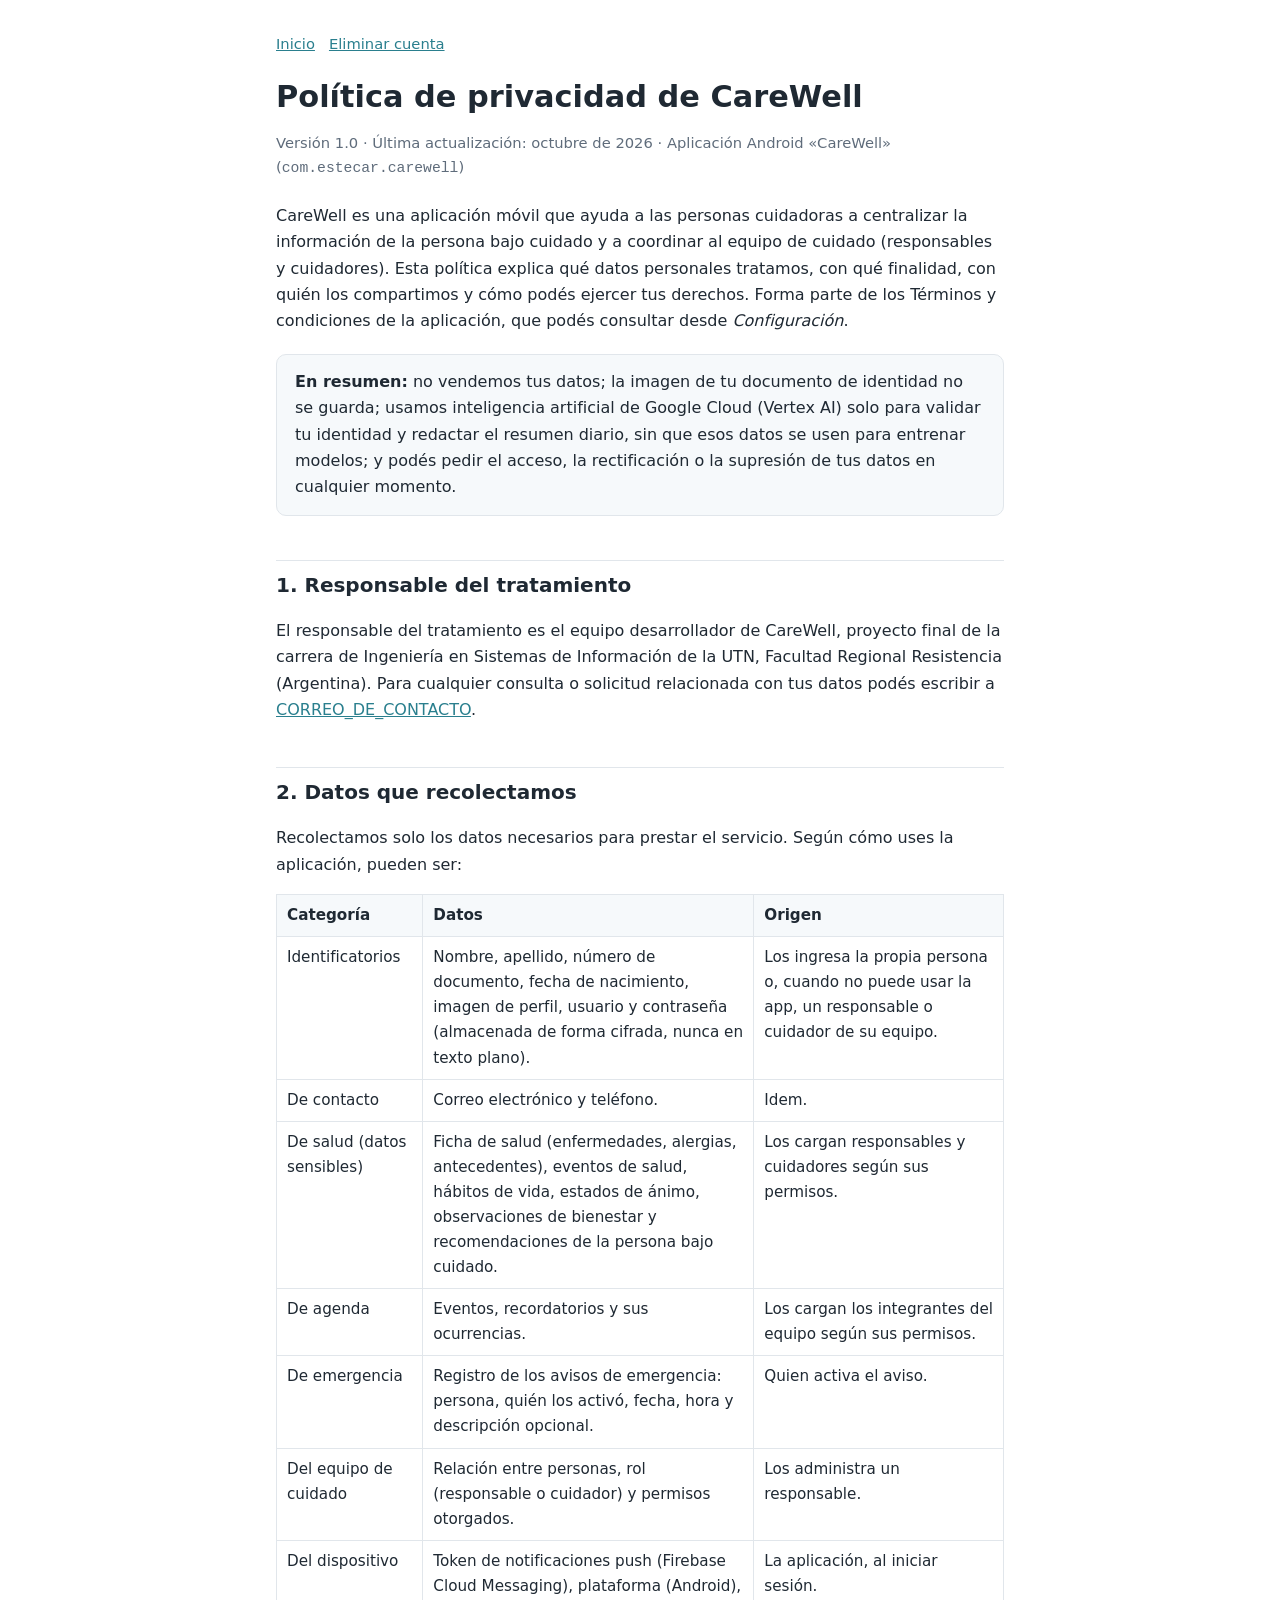
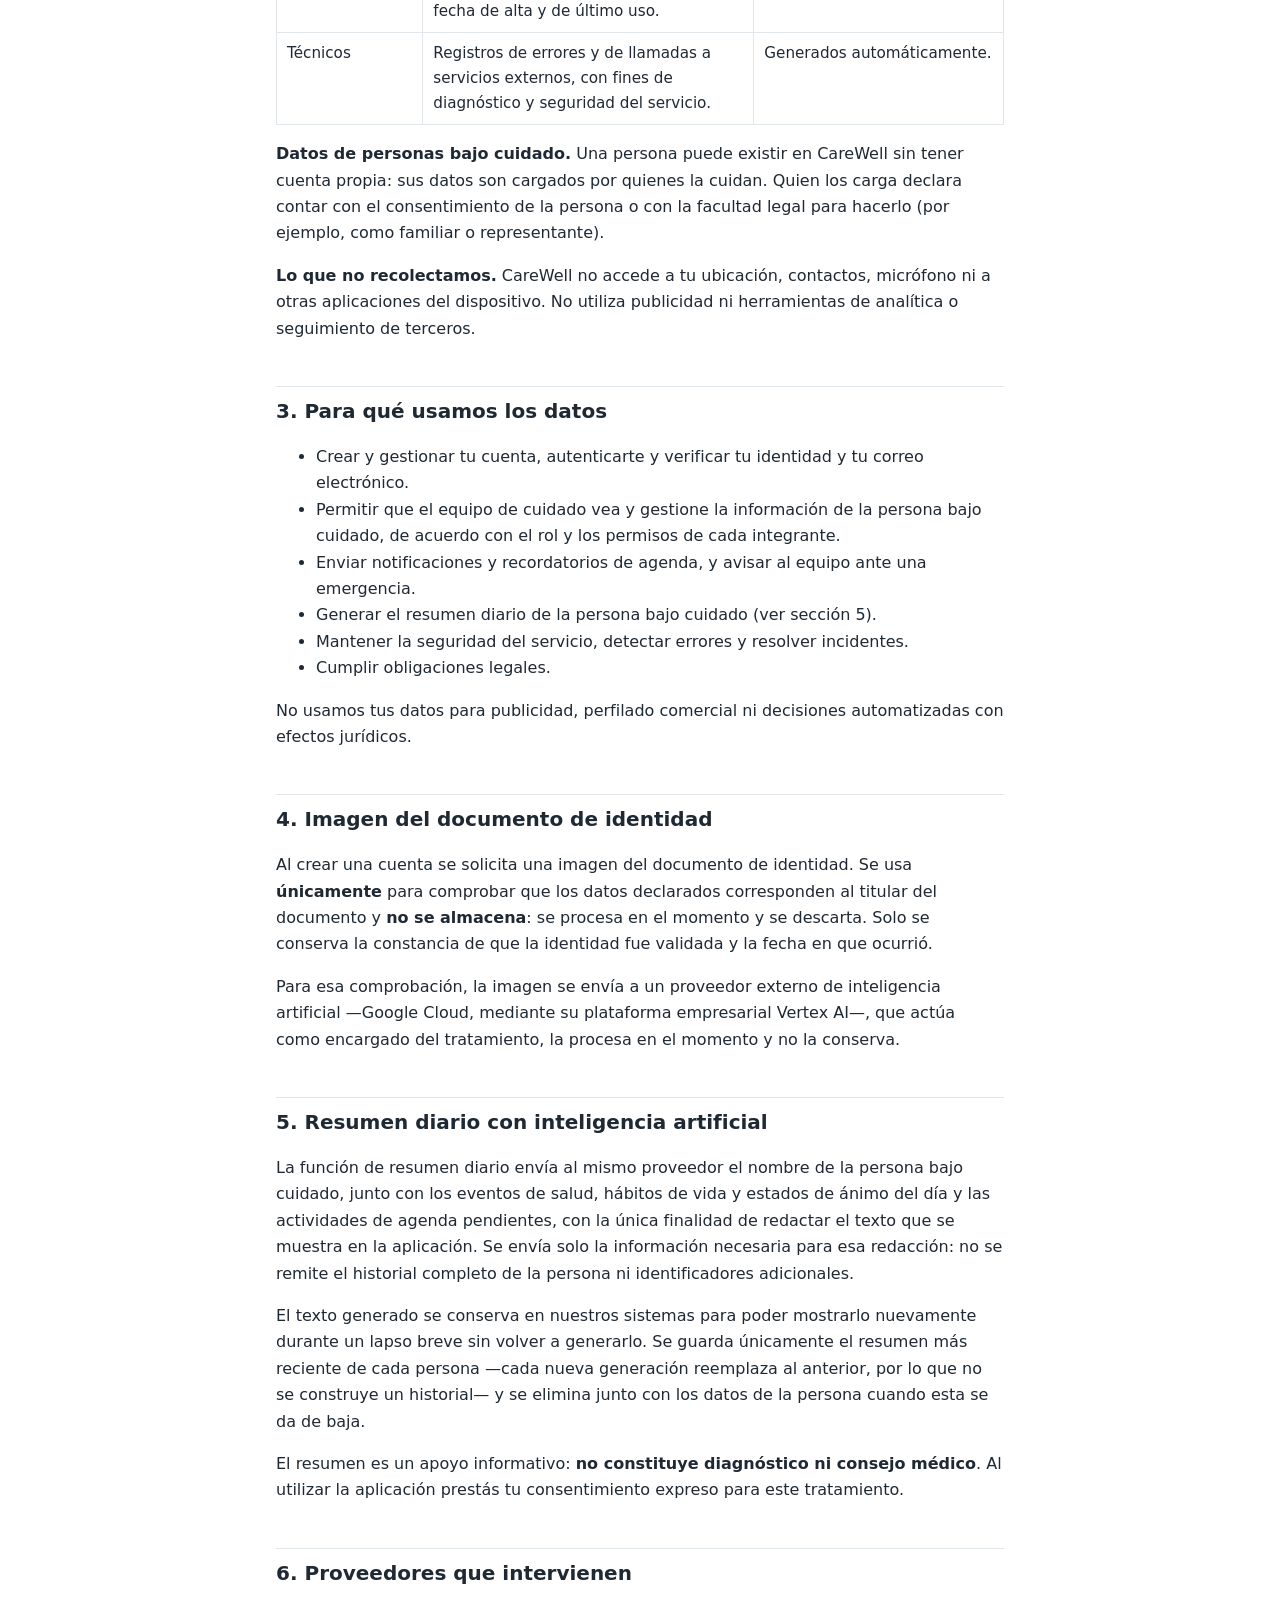
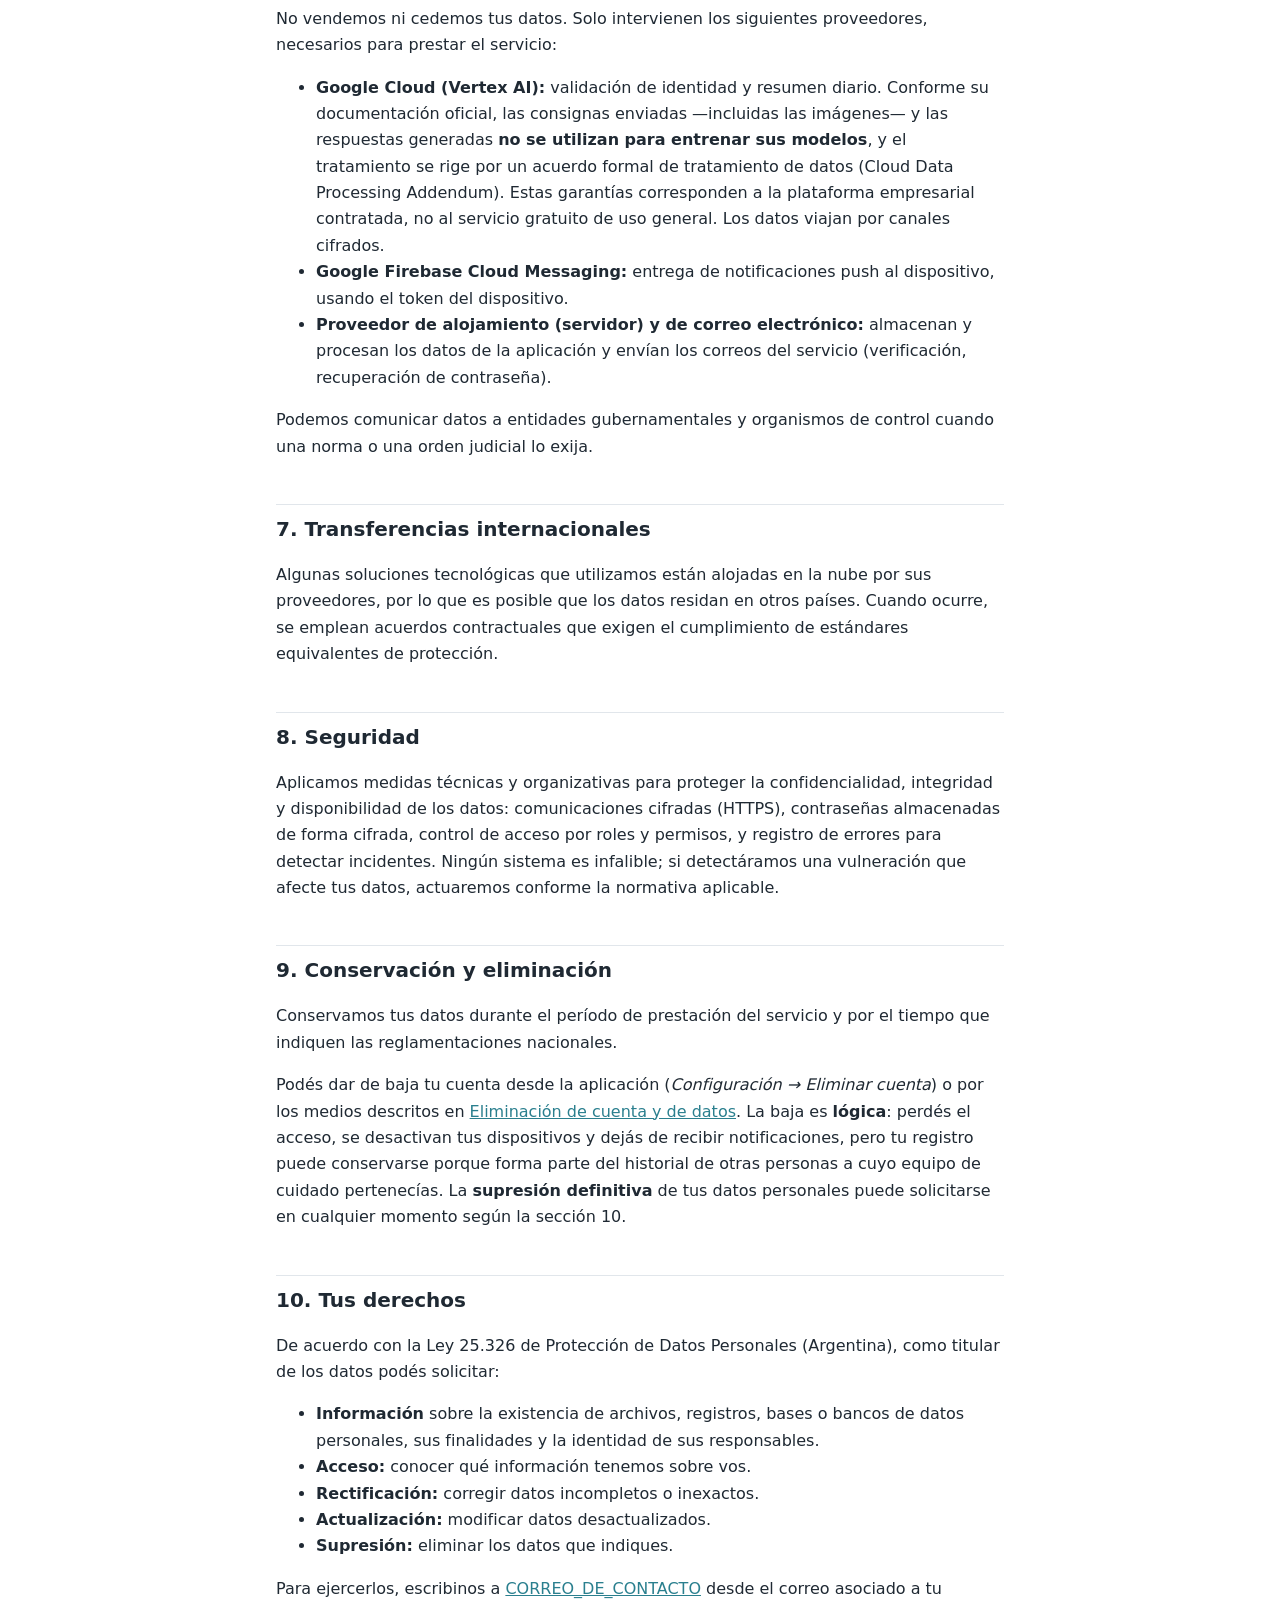
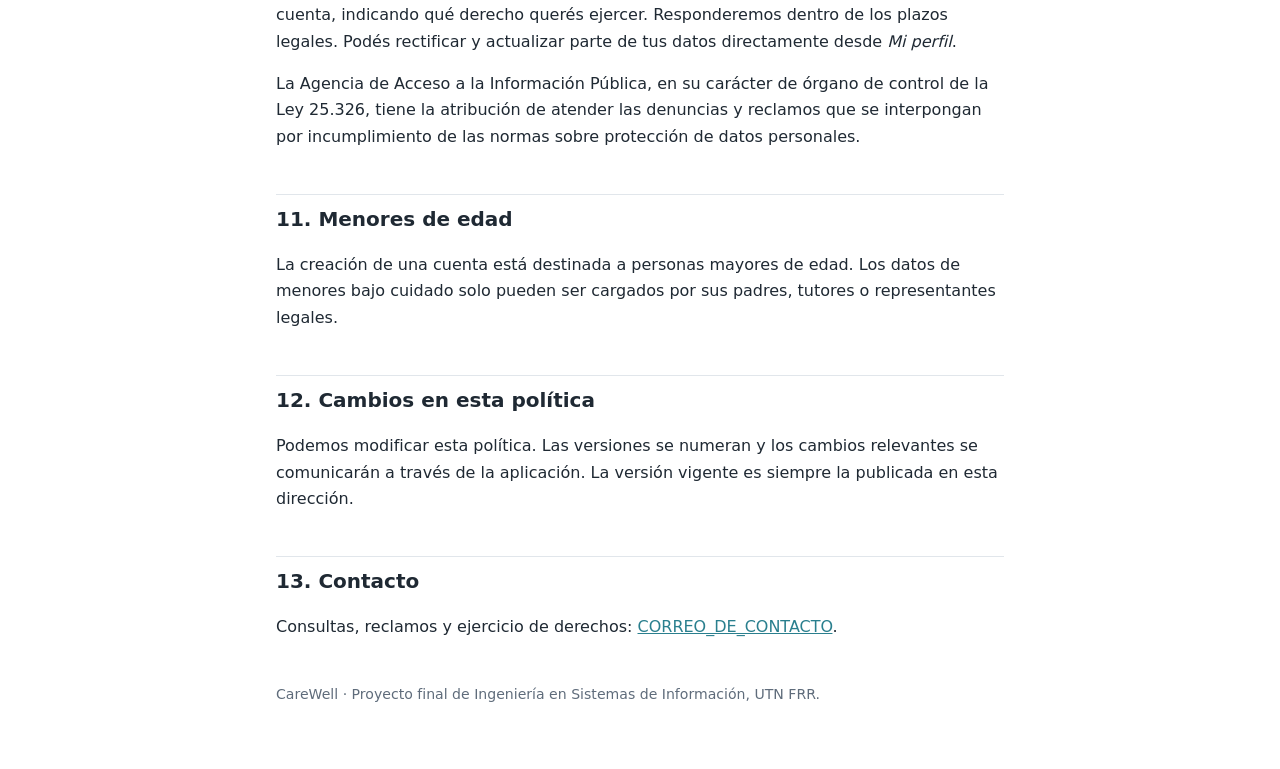
==== privacidad.html @ 145cd082 "feat: política de privacidad y eliminación de cuenta de CareWell Co-Authored-By: Claude Sonnet 5.5 <" ====
<!doctype html>
<html lang="es">
<head>
<meta charset="utf-8">
<meta name="viewport" content="width=device-width, initial-scale=1">
<title>Política de privacidad — CareWell</title>
<meta name="description" content="Política de privacidad de la aplicación CareWell: qué datos recolectamos, para qué los usamos, con quién se comparten y cómo ejercer tus derechos.">
<link rel="stylesheet" href="style.css">
</head>
<body>
<main>
  <nav class="top"><a href="index.html">Inicio</a><a href="eliminar-cuenta.html">Eliminar cuenta</a></nav>

  <h1>Política de privacidad de CareWell</h1>
  <p class="meta">Versión 1.0 · Última actualización: octubre de 2026 · Aplicación Android «CareWell» (<code>com.estecar.carewell</code>)</p>

  <p>CareWell es una aplicación móvil que ayuda a las personas cuidadoras a centralizar la información de la persona bajo cuidado y a coordinar al equipo de cuidado (responsables y cuidadores). Esta política explica qué datos personales tratamos, con qué finalidad, con quién los compartimos y cómo podés ejercer tus derechos. Forma parte de los Términos y condiciones de la aplicación, que podés consultar desde <em>Configuración</em>.</p>

  <div class="card">
    <strong>En resumen:</strong> no vendemos tus datos; la imagen de tu documento de identidad no se guarda; usamos inteligencia artificial de Google Cloud (Vertex AI) solo para validar tu identidad y redactar el resumen diario, sin que esos datos se usen para entrenar modelos; y podés pedir el acceso, la rectificación o la supresión de tus datos en cualquier momento.
  </div>

  <h2>1. Responsable del tratamiento</h2>
  <p>El responsable del tratamiento es el equipo desarrollador de CareWell, proyecto final de la carrera de Ingeniería en Sistemas de Información de la UTN, Facultad Regional Resistencia (Argentina). Para cualquier consulta o solicitud relacionada con tus datos podés escribir a <a href="mailto:CORREO_DE_CONTACTO">CORREO_DE_CONTACTO</a>.</p>

  <h2>2. Datos que recolectamos</h2>
  <p>Recolectamos solo los datos necesarios para prestar el servicio. Según cómo uses la aplicación, pueden ser:</p>
  <table>
    <thead><tr><th>Categoría</th><th>Datos</th><th>Origen</th></tr></thead>
    <tbody>
      <tr><td>Identificatorios</td><td>Nombre, apellido, número de documento, fecha de nacimiento, imagen de perfil, usuario y contraseña (almacenada de forma cifrada, nunca en texto plano).</td><td>Los ingresa la propia persona o, cuando no puede usar la app, un responsable o cuidador de su equipo.</td></tr>
      <tr><td>De contacto</td><td>Correo electrónico y teléfono.</td><td>Idem.</td></tr>
      <tr><td>De salud (datos sensibles)</td><td>Ficha de salud (enfermedades, alergias, antecedentes), eventos de salud, hábitos de vida, estados de ánimo, observaciones de bienestar y recomendaciones de la persona bajo cuidado.</td><td>Los cargan responsables y cuidadores según sus permisos.</td></tr>
      <tr><td>De agenda</td><td>Eventos, recordatorios y sus ocurrencias.</td><td>Los cargan los integrantes del equipo según sus permisos.</td></tr>
      <tr><td>De emergencia</td><td>Registro de los avisos de emergencia: persona, quién los activó, fecha, hora y descripción opcional.</td><td>Quien activa el aviso.</td></tr>
      <tr><td>Del equipo de cuidado</td><td>Relación entre personas, rol (responsable o cuidador) y permisos otorgados.</td><td>Los administra un responsable.</td></tr>
      <tr><td>Del dispositivo</td><td>Token de notificaciones push (Firebase Cloud Messaging), plataforma (Android), fecha de alta y de último uso.</td><td>La aplicación, al iniciar sesión.</td></tr>
      <tr><td>Técnicos</td><td>Registros de errores y de llamadas a servicios externos, con fines de diagnóstico y seguridad del servicio.</td><td>Generados automáticamente.</td></tr>
    </tbody>
  </table>
  <p><strong>Datos de personas bajo cuidado.</strong> Una persona puede existir en CareWell sin tener cuenta propia: sus datos son cargados por quienes la cuidan. Quien los carga declara contar con el consentimiento de la persona o con la facultad legal para hacerlo (por ejemplo, como familiar o representante).</p>
  <p><strong>Lo que no recolectamos.</strong> CareWell no accede a tu ubicación, contactos, micrófono ni a otras aplicaciones del dispositivo. No utiliza publicidad ni herramientas de analítica o seguimiento de terceros.</p>

  <h2>3. Para qué usamos los datos</h2>
  <ul>
    <li>Crear y gestionar tu cuenta, autenticarte y verificar tu identidad y tu correo electrónico.</li>
    <li>Permitir que el equipo de cuidado vea y gestione la información de la persona bajo cuidado, de acuerdo con el rol y los permisos de cada integrante.</li>
    <li>Enviar notificaciones y recordatorios de agenda, y avisar al equipo ante una emergencia.</li>
    <li>Generar el resumen diario de la persona bajo cuidado (ver sección 5).</li>
    <li>Mantener la seguridad del servicio, detectar errores y resolver incidentes.</li>
    <li>Cumplir obligaciones legales.</li>
  </ul>
  <p>No usamos tus datos para publicidad, perfilado comercial ni decisiones automatizadas con efectos jurídicos.</p>

  <h2>4. Imagen del documento de identidad</h2>
  <p>Al crear una cuenta se solicita una imagen del documento de identidad. Se usa <strong>únicamente</strong> para comprobar que los datos declarados corresponden al titular del documento y <strong>no se almacena</strong>: se procesa en el momento y se descarta. Solo se conserva la constancia de que la identidad fue validada y la fecha en que ocurrió.</p>
  <p>Para esa comprobación, la imagen se envía a un proveedor externo de inteligencia artificial —Google Cloud, mediante su plataforma empresarial Vertex AI—, que actúa como encargado del tratamiento, la procesa en el momento y no la conserva.</p>

  <h2>5. Resumen diario con inteligencia artificial</h2>
  <p>La función de resumen diario envía al mismo proveedor el nombre de la persona bajo cuidado, junto con los eventos de salud, hábitos de vida y estados de ánimo del día y las actividades de agenda pendientes, con la única finalidad de redactar el texto que se muestra en la aplicación. Se envía solo la información necesaria para esa redacción: no se remite el historial completo de la persona ni identificadores adicionales.</p>
  <p>El texto generado se conserva en nuestros sistemas para poder mostrarlo nuevamente durante un lapso breve sin volver a generarlo. Se guarda únicamente el resumen más reciente de cada persona —cada nueva generación reemplaza al anterior, por lo que no se construye un historial— y se elimina junto con los datos de la persona cuando esta se da de baja.</p>
  <p>El resumen es un apoyo informativo: <strong>no constituye diagnóstico ni consejo médico</strong>. Al utilizar la aplicación prestás tu consentimiento expreso para este tratamiento.</p>

  <h2>6. Proveedores que intervienen</h2>
  <p>No vendemos ni cedemos tus datos. Solo intervienen los siguientes proveedores, necesarios para prestar el servicio:</p>
  <ul>
    <li><strong>Google Cloud (Vertex AI):</strong> validación de identidad y resumen diario. Conforme su documentación oficial, las consignas enviadas —incluidas las imágenes— y las respuestas generadas <strong>no se utilizan para entrenar sus modelos</strong>, y el tratamiento se rige por un acuerdo formal de tratamiento de datos (Cloud Data Processing Addendum). Estas garantías corresponden a la plataforma empresarial contratada, no al servicio gratuito de uso general. Los datos viajan por canales cifrados.</li>
    <li><strong>Google Firebase Cloud Messaging:</strong> entrega de notificaciones push al dispositivo, usando el token del dispositivo.</li>
    <li><strong>Proveedor de alojamiento (servidor) y de correo electrónico:</strong> almacenan y procesan los datos de la aplicación y envían los correos del servicio (verificación, recuperación de contraseña).</li>
  </ul>
  <p>Podemos comunicar datos a entidades gubernamentales y organismos de control cuando una norma o una orden judicial lo exija.</p>

  <h2>7. Transferencias internacionales</h2>
  <p>Algunas soluciones tecnológicas que utilizamos están alojadas en la nube por sus proveedores, por lo que es posible que los datos residan en otros países. Cuando ocurre, se emplean acuerdos contractuales que exigen el cumplimiento de estándares equivalentes de protección.</p>

  <h2>8. Seguridad</h2>
  <p>Aplicamos medidas técnicas y organizativas para proteger la confidencialidad, integridad y disponibilidad de los datos: comunicaciones cifradas (HTTPS), contraseñas almacenadas de forma cifrada, control de acceso por roles y permisos, y registro de errores para detectar incidentes. Ningún sistema es infalible; si detectáramos una vulneración que afecte tus datos, actuaremos conforme la normativa aplicable.</p>

  <h2>9. Conservación y eliminación</h2>
  <p>Conservamos tus datos durante el período de prestación del servicio y por el tiempo que indiquen las reglamentaciones nacionales.</p>
  <p>Podés dar de baja tu cuenta desde la aplicación (<em>Configuración → Eliminar cuenta</em>) o por los medios descritos en <a href="eliminar-cuenta.html">Eliminación de cuenta y de datos</a>. La baja es <strong>lógica</strong>: perdés el acceso, se desactivan tus dispositivos y dejás de recibir notificaciones, pero tu registro puede conservarse porque forma parte del historial de otras personas a cuyo equipo de cuidado pertenecías. La <strong>supresión definitiva</strong> de tus datos personales puede solicitarse en cualquier momento según la sección 10.</p>

  <h2>10. Tus derechos</h2>
  <p>De acuerdo con la Ley 25.326 de Protección de Datos Personales (Argentina), como titular de los datos podés solicitar:</p>
  <ul>
    <li><strong>Información</strong> sobre la existencia de archivos, registros, bases o bancos de datos personales, sus finalidades y la identidad de sus responsables.</li>
    <li><strong>Acceso:</strong> conocer qué información tenemos sobre vos.</li>
    <li><strong>Rectificación:</strong> corregir datos incompletos o inexactos.</li>
    <li><strong>Actualización:</strong> modificar datos desactualizados.</li>
    <li><strong>Supresión:</strong> eliminar los datos que indiques.</li>
  </ul>
  <p>Para ejercerlos, escribinos a <a href="mailto:CORREO_DE_CONTACTO">CORREO_DE_CONTACTO</a> desde el correo asociado a tu cuenta, indicando qué derecho querés ejercer. Responderemos dentro de los plazos legales. Podés rectificar y actualizar parte de tus datos directamente desde <em>Mi perfil</em>.</p>
  <p>La Agencia de Acceso a la Información Pública, en su carácter de órgano de control de la Ley 25.326, tiene la atribución de atender las denuncias y reclamos que se interpongan por incumplimiento de las normas sobre protección de datos personales.</p>

  <h2>11. Menores de edad</h2>
  <p>La creación de una cuenta está destinada a personas mayores de edad. Los datos de menores bajo cuidado solo pueden ser cargados por sus padres, tutores o representantes legales.</p>

  <h2>12. Cambios en esta política</h2>
  <p>Podemos modificar esta política. Las versiones se numeran y los cambios relevantes se comunicarán a través de la aplicación. La versión vigente es siempre la publicada en esta dirección.</p>

  <h2>13. Contacto</h2>
  <p>Consultas, reclamos y ejercicio de derechos: <a href="mailto:CORREO_DE_CONTACTO">CORREO_DE_CONTACTO</a>.</p>

  <footer>CareWell · Proyecto final de Ingeniería en Sistemas de Información, UTN FRR.</footer>
</main>
</body>
</html>
---- style.css ----
:root {
  --bg: #ffffff;
  --fg: #1f2933;
  --muted: #5f6c7b;
  --accent: #2a7f8e;
  --border: #e1e6eb;
  --card: #f6f9fb;
}
@media (prefers-color-scheme: dark) {
  :root {
    --bg: #14181c;
    --fg: #e6ebf0;
    --muted: #9aa7b4;
    --accent: #5fc0d0;
    --border: #2b333b;
    --card: #1c2228;
  }
}
* { box-sizing: border-box; }
body {
  margin: 0;
  background: var(--bg);
  color: var(--fg);
  font: 16px/1.65 system-ui, -apple-system, "Segoe UI", Roboto, sans-serif;
}
main { max-width: 760px; margin: 0 auto; padding: 32px 16px 64px; }
h1 { font-size: 1.9rem; line-height: 1.25; margin: 0 0 4px; }
h2 { font-size: 1.25rem; margin: 2.2em 0 .5em; padding-top: .4em; border-top: 1px solid var(--border); }
h3 { font-size: 1.05rem; margin: 1.4em 0 .3em; }
a { color: var(--accent); }
.meta { color: var(--muted); font-size: .92rem; margin-bottom: 1.5em; }
.card { background: var(--card); border: 1px solid var(--border); border-radius: 10px; padding: 14px 18px; margin: 1.2em 0; }
table { border-collapse: collapse; width: 100%; margin: 1em 0; font-size: .95rem; }
th, td { border: 1px solid var(--border); padding: 8px 10px; text-align: left; vertical-align: top; }
th { background: var(--card); }
@media (max-width: 560px) { table { display: block; overflow-x: auto; } }
nav.top { font-size: .92rem; margin-bottom: 1.5em; }
nav.top a { margin-right: 14px; }
footer { margin-top: 3em; color: var(--muted); font-size: .88rem; }
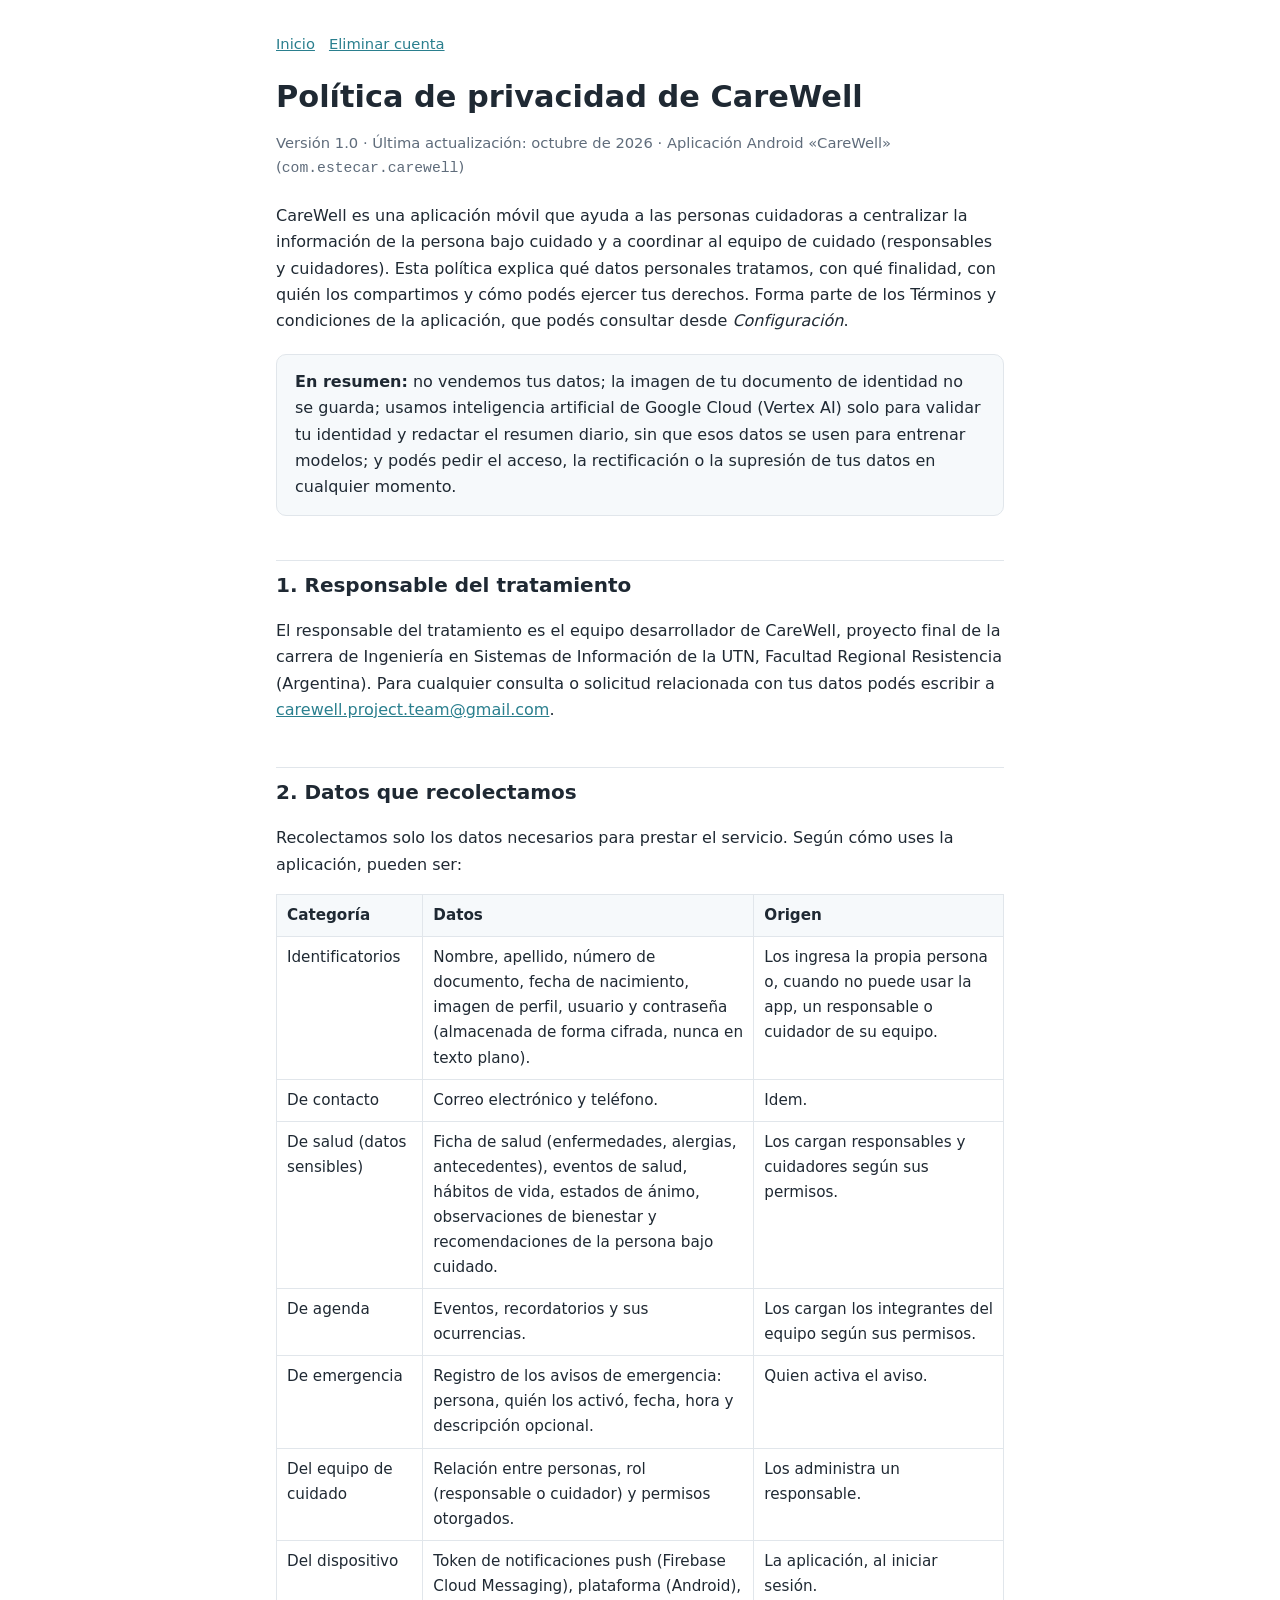
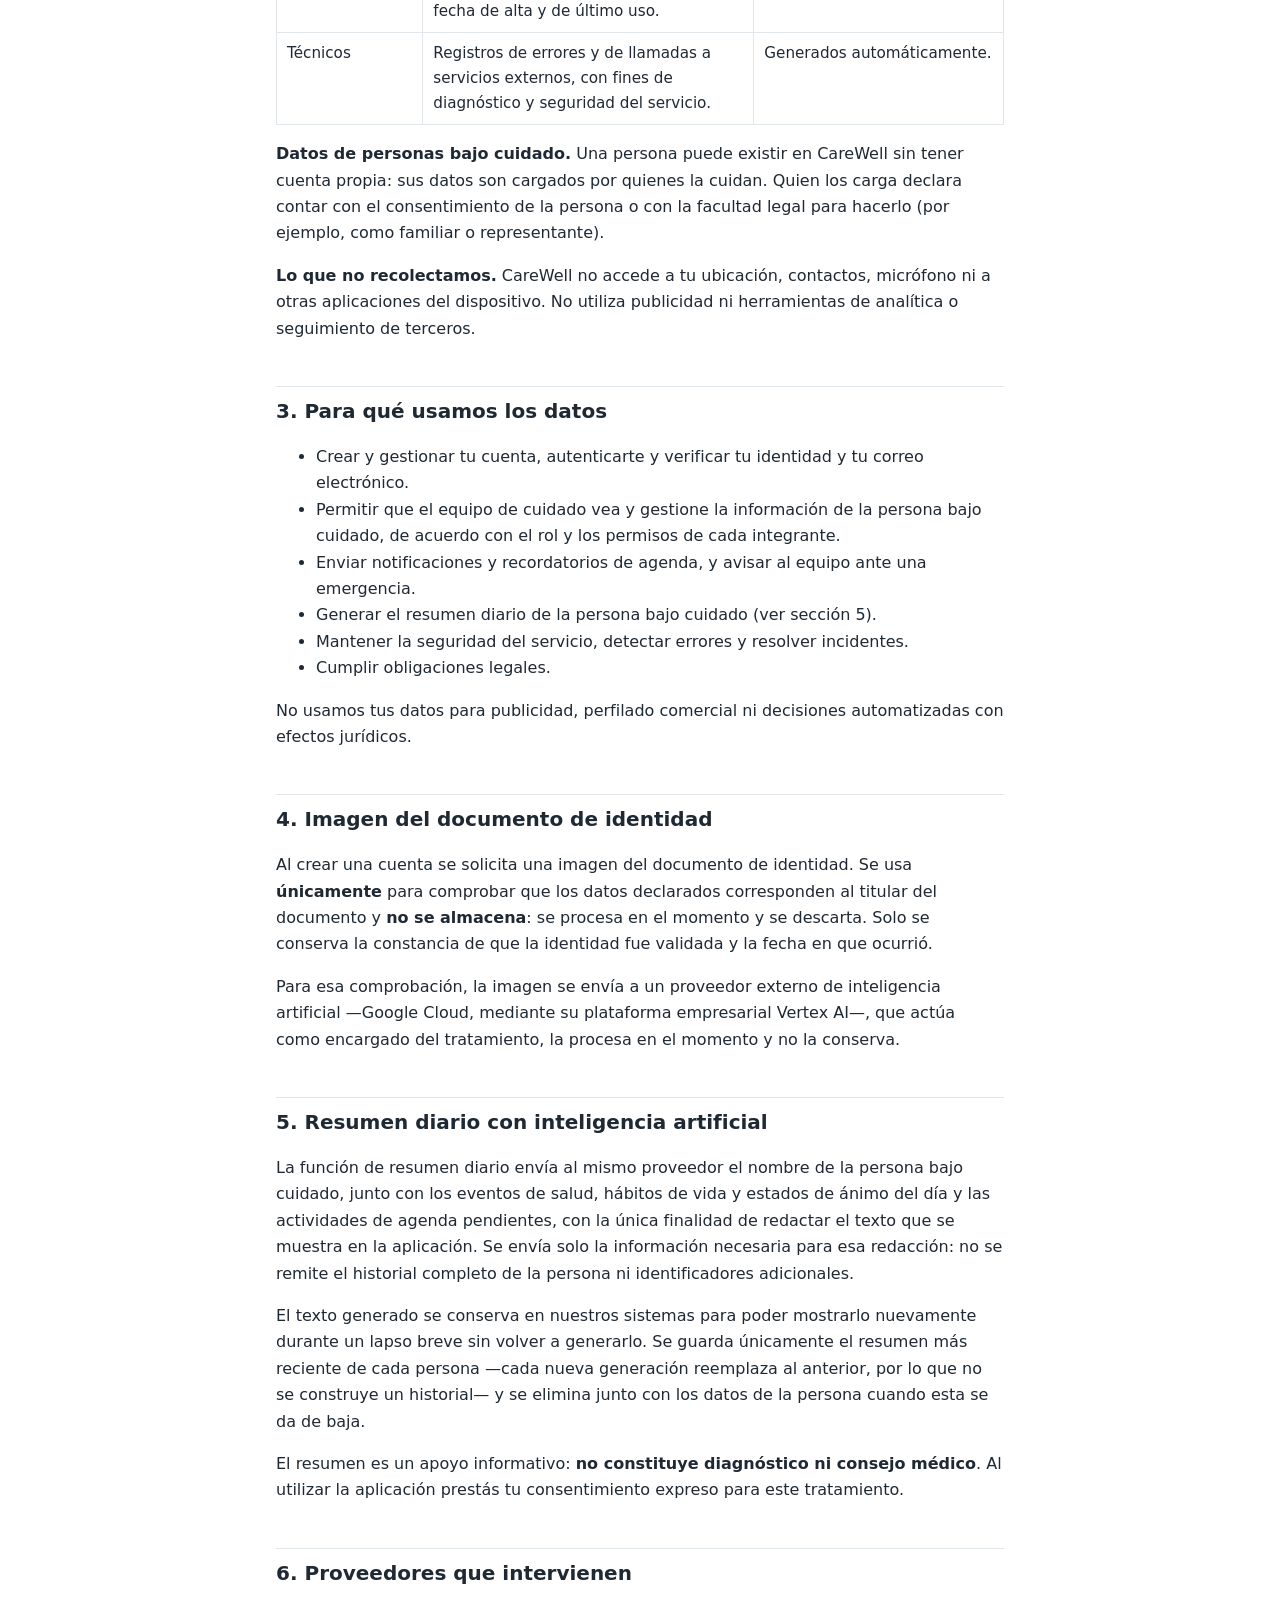
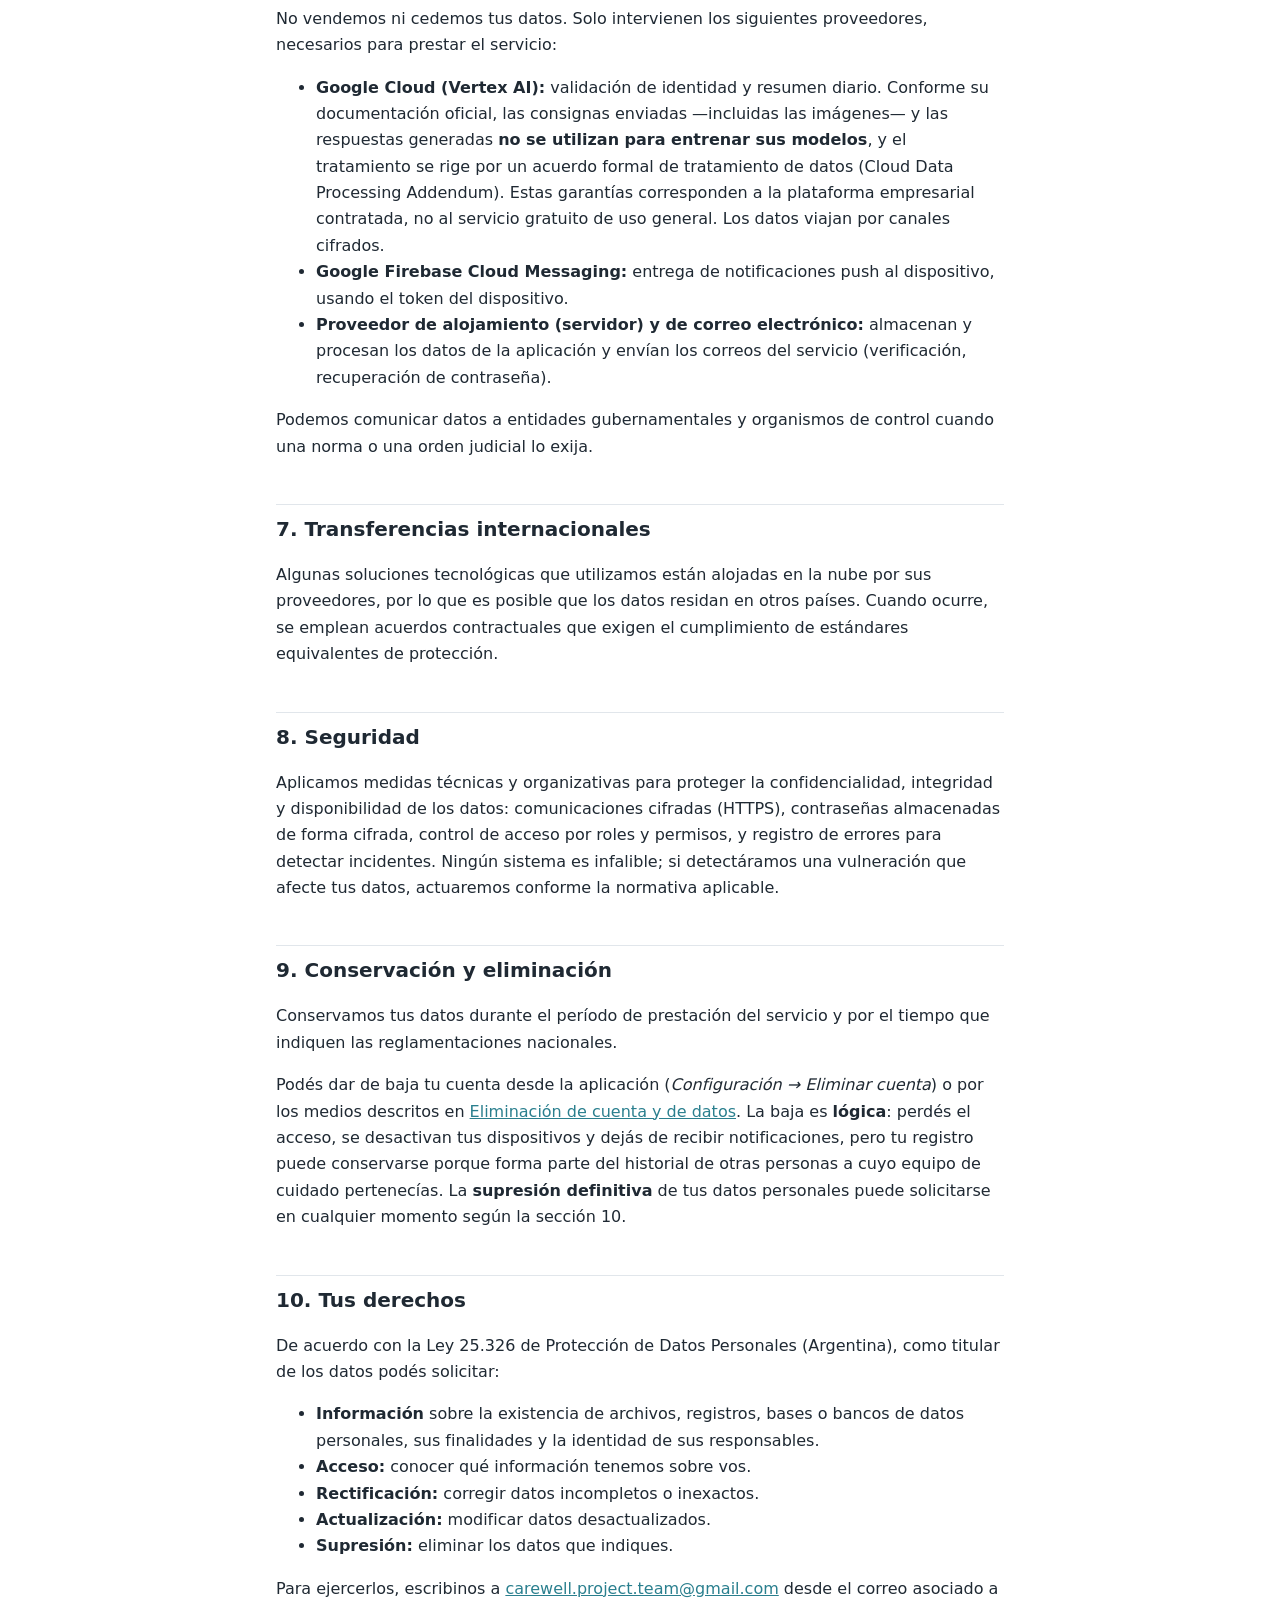
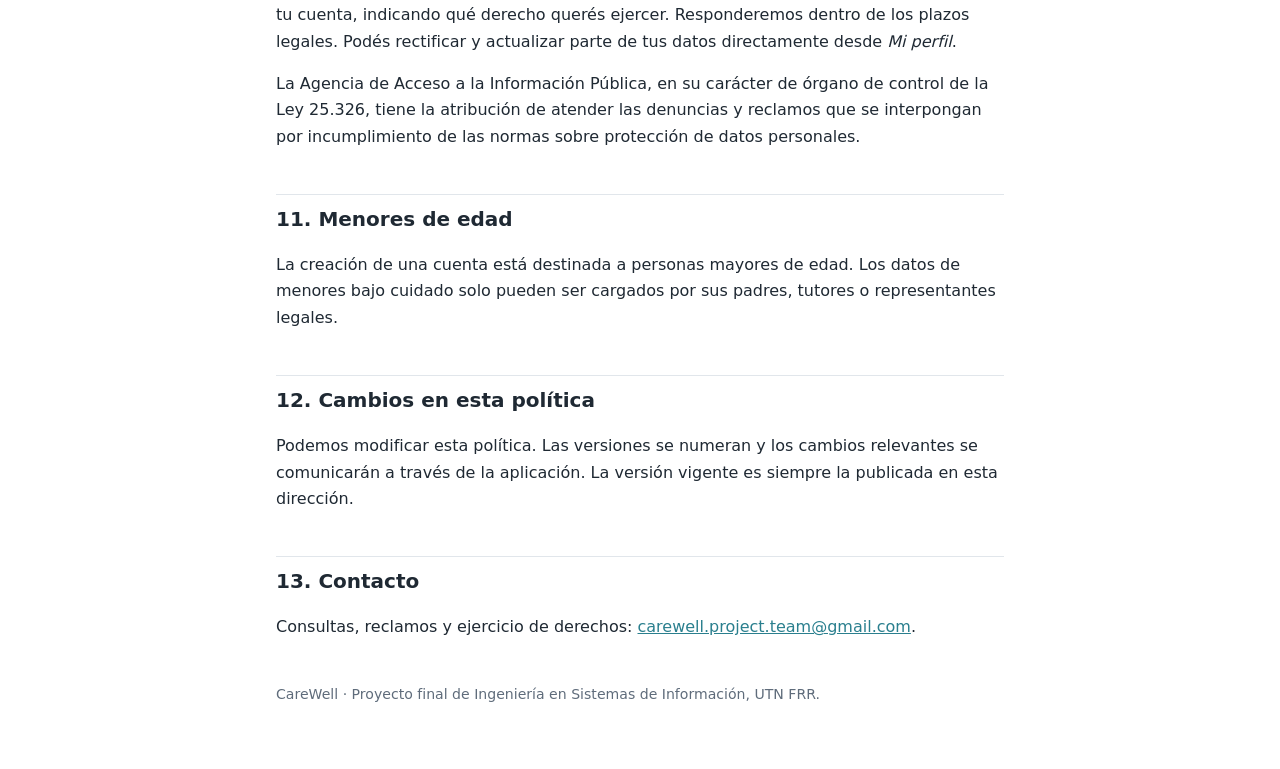
==== commit 406c21ed: "fix: correo de contacto en la política de privacidad Co-Authored-By: Claude Sonnet 5.5 <noreply@anth" ====
--- a/privacidad.html
+++ b/privacidad.html
@@ -21,7 +21,7 @@
   </div>
 
   <h2>1. Responsable del tratamiento</h2>
-  <p>El responsable del tratamiento es el equipo desarrollador de CareWell, proyecto final de la carrera de Ingeniería en Sistemas de Información de la UTN, Facultad Regional Resistencia (Argentina). Para cualquier consulta o solicitud relacionada con tus datos podés escribir a <a href="mailto:CORREO_DE_CONTACTO">CORREO_DE_CONTACTO</a>.</p>
+  <p>El responsable del tratamiento es el equipo desarrollador de CareWell, proyecto final de la carrera de Ingeniería en Sistemas de Información de la UTN, Facultad Regional Resistencia (Argentina). Para cualquier consulta o solicitud relacionada con tus datos podés escribir a <a href="mailto:carewell.project.team@gmail.com">carewell.project.team@gmail.com</a>.</p>
 
   <h2>2. Datos que recolectamos</h2>
   <p>Recolectamos solo los datos necesarios para prestar el servicio. Según cómo uses la aplicación, pueden ser:</p>
@@ -89,7 +89,7 @@
     <li><strong>Actualización:</strong> modificar datos desactualizados.</li>
     <li><strong>Supresión:</strong> eliminar los datos que indiques.</li>
   </ul>
-  <p>Para ejercerlos, escribinos a <a href="mailto:CORREO_DE_CONTACTO">CORREO_DE_CONTACTO</a> desde el correo asociado a tu cuenta, indicando qué derecho querés ejercer. Responderemos dentro de los plazos legales. Podés rectificar y actualizar parte de tus datos directamente desde <em>Mi perfil</em>.</p>
+  <p>Para ejercerlos, escribinos a <a href="mailto:carewell.project.team@gmail.com">carewell.project.team@gmail.com</a> desde el correo asociado a tu cuenta, indicando qué derecho querés ejercer. Responderemos dentro de los plazos legales. Podés rectificar y actualizar parte de tus datos directamente desde <em>Mi perfil</em>.</p>
   <p>La Agencia de Acceso a la Información Pública, en su carácter de órgano de control de la Ley 25.326, tiene la atribución de atender las denuncias y reclamos que se interpongan por incumplimiento de las normas sobre protección de datos personales.</p>
 
   <h2>11. Menores de edad</h2>
@@ -99,7 +99,7 @@
   <p>Podemos modificar esta política. Las versiones se numeran y los cambios relevantes se comunicarán a través de la aplicación. La versión vigente es siempre la publicada en esta dirección.</p>
 
   <h2>13. Contacto</h2>
-  <p>Consultas, reclamos y ejercicio de derechos: <a href="mailto:CORREO_DE_CONTACTO">CORREO_DE_CONTACTO</a>.</p>
+  <p>Consultas, reclamos y ejercicio de derechos: <a href="mailto:carewell.project.team@gmail.com">carewell.project.team@gmail.com</a>.</p>
 
   <footer>CareWell · Proyecto final de Ingeniería en Sistemas de Información, UTN FRR.</footer>
 </main>
